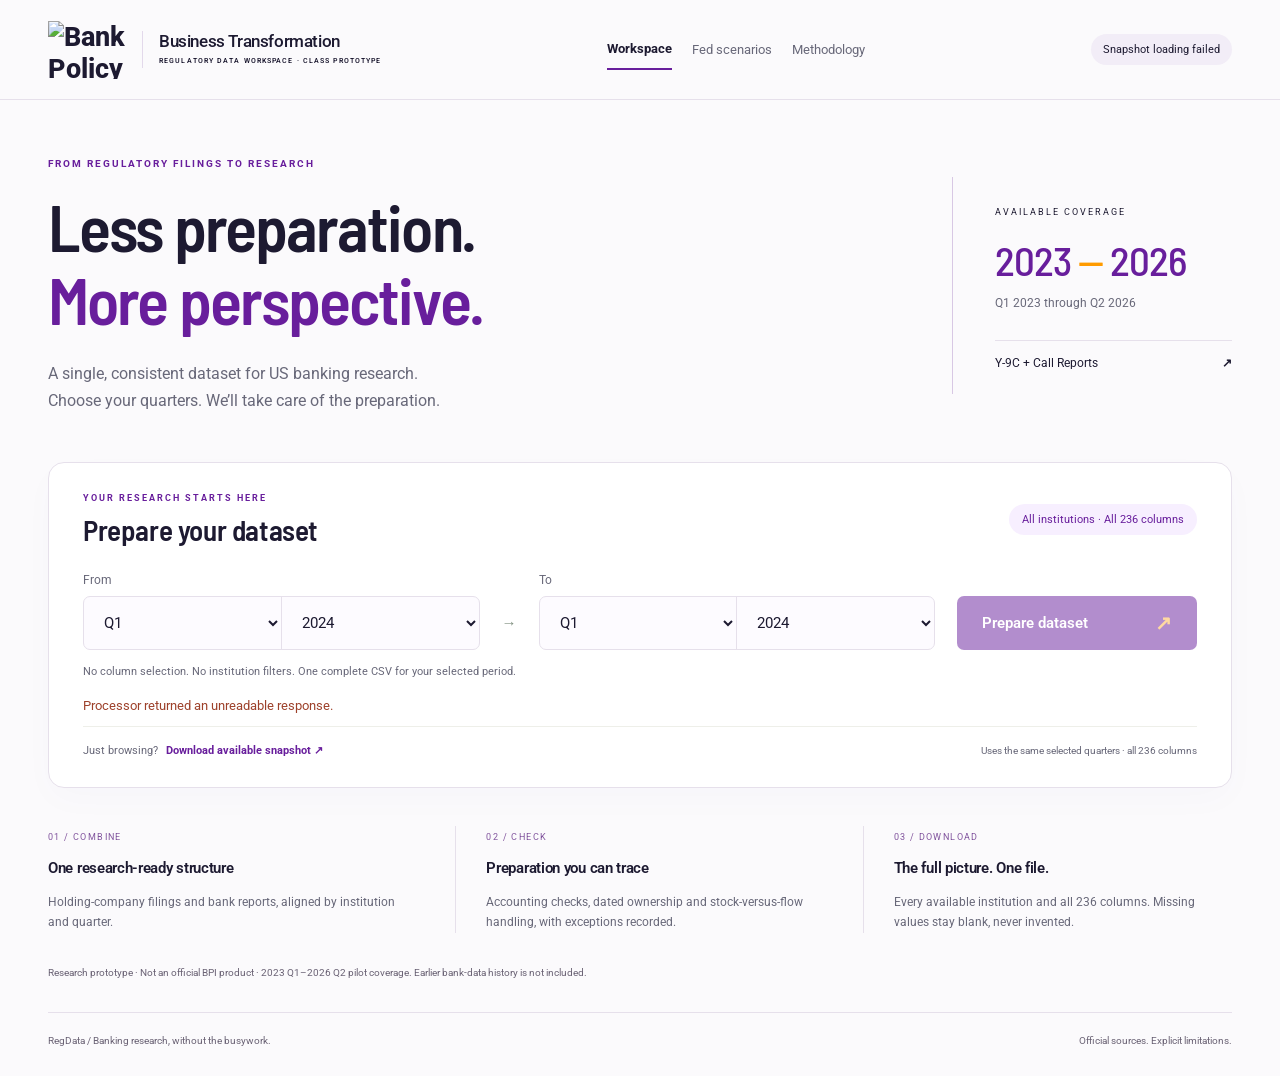
==== frontend/executive.html @ 2bc96487 "Synchronise connected MVP, quality gates, reliability and current documentation" ====
<!doctype html>
<html lang="en"><head><meta charset="utf-8"><meta name="viewport" content="width=device-width,initial-scale=1"><title>BPI | Business Transformation — Class Prototype</title><link rel="stylesheet" href="executive.css"><link rel="stylesheet" href="bpi-brand.css"></head>
<body><header><a class="brand" href="#"><img src="https://bpi.com/wp-content/themes/bpi/assets/images/bpi-mark.png" alt="Bank Policy Institute"><span>Business Transformation<small>REGULATORY DATA WORKSPACE · CLASS PROTOTYPE</small></span></a><nav aria-label="Main navigation"><button class="active" data-view="workspace">Workspace</button><button data-view="scenarios">Fed scenarios</button><button data-view="methodology">Methodology</button></nav><span id="connection" class="connection">Checking processor…</span></header>
<main><section id="workspace" class="view"><div class="intro"><div><p class="eyebrow">FROM REGULATORY FILINGS TO RESEARCH</p><h1>Less preparation.<br><em>More perspective.</em></h1><p class="lead">A single, consistent dataset for US banking research.<br>Choose your quarters. We’ll take care of the preparation.</p></div><div class="scope"><span>AVAILABLE COVERAGE</span><strong>2023 <i>—</i> 2026</strong><p>Q1 2023 through Q2 2026</p><div>Y-9C + Call Reports <b>↗</b></div></div></div>
<section class="builder" aria-labelledby="builder-title"><div class="builder-heading"><div><p class="eyebrow">YOUR RESEARCH STARTS HERE</p><h2 id="builder-title">Prepare your dataset</h2></div><span class="pill">All institutions · All 236 columns</span></div><form id="build-form"><div class="period"><label for="from-year">From</label><div><select id="from-q" aria-label="From quarter"></select><select id="from-year" aria-label="From year"></select></div></div><span class="arrow" aria-hidden="true">→</span><div class="period"><label for="to-year">To</label><div><select id="to-q" aria-label="To quarter"></select><select id="to-year" aria-label="To year"></select></div></div><button class="primary" id="build" type="submit">Prepare dataset <span>↗</span></button></form><p class="hint">No column selection. No institution filters. One complete CSV for your selected period.</p>
<div id="progress" hidden aria-live="polite"><div class="status-line"><strong id="status-title">Preparing</strong><span id="status-tag"></span></div><div class="steps" id="steps"></div><p id="status-message"></p></div><div id="result" hidden></div><button id="resume-status" hidden type="button">Resume status checks</button><p id="error" role="alert"></p><div class="existing"><span>Just browsing?</span> <button id="snapshot">Download available snapshot ↗</button><small>Uses the same selected quarters · all 236 columns</small></div></section>
<div class="principles"><article><span>01 / COMBINE</span><h3>One research-ready structure</h3><p>Holding-company filings and bank reports, aligned by institution and quarter.</p></article><article><span>02 / CHECK</span><h3>Preparation you can trace</h3><p>Accounting checks, dated ownership and stock-versus-flow handling, with exceptions recorded.</p></article><article><span>03 / DOWNLOAD</span><h3>The full picture. One file.</h3><p>Every available institution and all 236 columns. Missing values stay blank, never invented.</p></article></div><p class="disclaimer">Research prototype · Not an official BPI product · 2023 Q1–2026 Q2 pilot coverage. Earlier bank-data history is not included.</p></section>
<section id="scenarios" class="view" hidden><p class="eyebrow">THE MACROECONOMIC CONTEXT</p><h1>Stress scenarios.<br><em>Not forecasts.</em></h1><p class="lead">Federal Reserve · Final 2026 severely adverse scenario</p><div id="charts">Loading official scenario data…</div></section>
<section id="methodology" class="view" hidden><p class="eyebrow">BEHIND THE DATA</p><h1>Transparent by design.</h1><div class="method-grid"><article class="builder"><h2>What we do</h2><ol><li>Read official Y-9C and Call Report-derived inputs; reuse cached files and acquire missing inputs when available.</li><li>Match institutions using identifiers and dated ownership. Use consolidated Y-9C balances without adding subsidiary balances again; retain independent banks and labelled bank-only aggregates.</li><li>Add aggregated Call Report deposit detail separately, without adding it to consolidated deposit totals.</li><li>Keep stocks at quarter-end. Derive quarterly flows from compatible YTD observations; withhold uncertain values.</li><li>Validate, preserve provenance and export all 236 columns. Download the reports alongside a newly prepared dataset.</li></ol></article><article class="builder"><h2>What to keep in mind</h2><p>Predecessors remain separate before official merger dates. We do not claim an always-merged historical series.</p><p>Historical field-label harmonisation is limited to verified mappings. Missing mappings and unresolved ownership are flagged, not guessed.</p><p>Newly prepared results are research drafts and may require review. Uncertain quarterly flows are withheld and accounting conflicts are quarantined. Input failures and delivered-row checks are reported separately; missing-input checks are not passes. The frozen snapshot additionally applies ownership-completeness rules. Passing checks is not financial certification.</p><p>The free processing pilot runs on a local computer. It must remain awake and connected; availability is not guaranteed. One active job, one queued job, and bounded daily requests.</p><details><summary>Reconnect the temporary processor</summary><label for="endpoint">HTTPS processor address</label><input id="endpoint" type="url" placeholder="https://…trycloudflare.com"><button id="reconnect">Connect</button><p id="reconnect-message"></p></details><p><a href="dataset-guide.json" download>Download dataset guide ↗</a></p></article></div></section></main><footer><span>RegData / Banking research, without the busywork.</span><span>Official sources. Explicit limitations.</span></footer><script src="recovery.js"></script><script src="executive.js"></script></body></html>
---- frontend/executive.css ----
@import url('https://fonts.googleapis.com/css2?family=DM+Sans:wght@400;500;600;700&family=Manrope:wght@400;500;600;700;800&display=swap');
:root{--ink:#132b31;--muted:#617071;--green:#254f46;--paper:#f5f4ef;--line:#dedfd6;--accent:#d7ee9c}*{box-sizing:border-box}body{margin:0;background:var(--paper);color:var(--ink);font-family:'DM Sans',Arial,sans-serif;font-size:15px}button,select,input{font:inherit}button,a,select{touch-action:manipulation}button{cursor:pointer}button:disabled{opacity:.5;cursor:wait}a{color:inherit}header{height:100px;max-width:1280px;margin:auto;padding:0 48px;display:flex;align-items:center;justify-content:space-between;border-bottom:1px solid var(--line);gap:24px}.brand{display:flex;align-items:center;gap:12px;font-size:27px;font-weight:800;text-decoration:none}.brand>span{font-size:22px;letter-spacing:-1px;border-left:1px solid #b7c1b6;padding-left:12px}.brand small{display:block;font-size:8px;font-weight:600;letter-spacing:2px;margin-top:3px}nav{display:flex;gap:24px}nav button{border:0;background:none;color:var(--muted);padding:12px 0;font-size:13px}nav button.active{color:var(--ink);border-bottom:2px solid var(--green);font-weight:700}.connection{font-size:11px;background:#e9ebe3;padding:9px 12px;border-radius:30px;white-space:nowrap}.connection.online:before{content:'● ';color:#39704c}main{max-width:1184px;margin:auto;padding:58px 0 24px}.intro{display:flex;justify-content:space-between;align-items:center;margin-bottom:48px}.eyebrow{font-size:10px;letter-spacing:2px;font-weight:700;margin:0 0 20px;color:var(--green)}h1{font-family:Manrope,Arial,sans-serif;font-size:62px;line-height:1.11;letter-spacing:-3.6px;font-weight:600;margin:0 0 24px}h1 em{font-family:Georgia,serif;font-weight:400;color:#55715c;letter-spacing:-2px}.lead{line-height:1.7;color:var(--muted);font-size:16px;margin:0}.scope{border-left:1px solid #cbd0c3;padding:24px 0 24px 42px;min-width:280px}.scope>span{font-size:9px;letter-spacing:2px}.scope strong{display:block;font-family:Manrope,Arial;font-size:36px;font-weight:500;margin-top:16px;letter-spacing:-1px}.scope i{color:#9aab91;font-style:normal}.scope p{font-size:12px;color:var(--muted)}.scope>div{margin-top:30px;border-top:1px solid var(--line);padding-top:15px;font-size:12px}.scope b{float:right}.builder{background:#fff;border:1px solid var(--line);border-radius:16px;padding:30px 34px;box-shadow:0 10px 30px #26392d05}.builder-heading{display:flex;justify-content:space-between;align-items:center;margin-bottom:26px}.builder .eyebrow{margin-bottom:9px;font-size:9px}h2{font-family:Manrope,Arial;font-size:24px;font-weight:600;letter-spacing:-.8px;margin:0}h3{font-size:15px;font-weight:600;letter-spacing:-.3px}.pill{font-size:11px;padding:9px 13px;background:#f1f3eb;border-radius:30px;color:var(--green)}form{display:flex;align-items:flex-end;gap:22px}.period{flex:1}.period label{display:block;font-size:12px;color:var(--muted);margin-bottom:9px}.period>div{display:flex;border:1px solid var(--line);border-radius:7px;overflow:hidden;background:#fafbf8}select{border:0;background:transparent;min-height:52px;padding:0 16px;flex:1;min-width:0;color:var(--ink)}select+select{border-left:1px solid var(--line)}.arrow{margin-bottom:18px;color:#819181}.primary{min-height:54px;border:0;border-radius:7px;background:var(--green);color:white;padding:0 25px;min-width:240px;font-weight:600;display:flex;justify-content:space-between;align-items:center;gap:35px}.primary:hover{background:#173c33}.primary span{color:var(--accent);font-size:20px}.hint{font-size:11px;color:var(--muted);margin:15px 0 20px}.existing{border-top:1px solid #eeefe9;padding-top:17px;display:flex;gap:8px;align-items:center;font-size:11px;color:var(--muted)}.existing button{background:none;border:0;color:var(--green);font-weight:700;padding:0}.existing small{margin-left:auto;font-size:10px}.principles{display:grid;grid-template-columns:repeat(3,1fr);margin-top:38px;gap:38px}.principles article+article{border-left:1px solid var(--line);padding-left:30px}.principles span{font-size:9px;letter-spacing:1.4px;color:#7b8c74}.principles p{font-size:12px;line-height:1.7;color:var(--muted);margin:0}.disclaimer{font-size:10px;color:#7b827c;margin-top:34px}footer{max-width:1184px;margin:0 auto;padding:22px 0 30px;border-top:1px solid var(--line);display:flex;justify-content:space-between;font-size:10px;color:#7b827c}#progress,#result{border-top:1px solid var(--line);padding-top:22px;margin-top:24px}.status-line{display:flex;justify-content:space-between;font-size:13px}#status-tag{font-size:10px;color:var(--muted)}.steps{display:flex;gap:6px;margin:16px 0}.steps span{flex:1;height:4px;background:#e9ece5;border-radius:9px}.steps .done{background:#779c72}.steps .now{background:var(--green);animation:pulse 1.4s infinite}#status-message{font-size:12px;color:var(--muted)}@keyframes pulse{50%{opacity:.35}}#error{color:#9d412b;font-size:13px}#error:empty{display:none}.result-head{display:flex;align-items:center;justify-content:space-between;gap:20px}.result-head h3{font-size:21px;margin:0 0 6px}.result-head p{font-size:12px;color:var(--muted);margin:0}.result-note{font-size:11px;line-height:1.6;color:var(--muted)}.report-links{display:flex;gap:16px;flex-wrap:wrap;margin:15px 0;font-size:11px}.report-links button{border:0;background:none;text-decoration:underline;color:var(--green);padding:0}details{font-size:12px;line-height:1.8;margin-top:20px}summary{cursor:pointer;font-weight:600}table{width:100%;border-collapse:collapse;font-size:11px;margin:16px 0}th,td{padding:12px 8px;text-align:left;border-bottom:1px solid var(--line)}th{font-weight:500;color:var(--muted)}td:not(:first-child){font-variant-numeric:tabular-nums}.table-wrap{overflow-x:auto}.method-grid,.charts-grid{display:grid;grid-template-columns:1fr 1fr;gap:24px;margin-top:34px}.method-grid p,.method-grid li{font-size:13px;line-height:1.9;color:var(--muted)}ol{padding-left:18px}.method-grid li{padding-left:6px;margin-bottom:12px}input{display:block;width:100%;padding:10px;margin:8px 0;border:1px solid var(--line);border-radius:5px}#reconnect{background:var(--green);border:0;color:#fff;border-radius:5px;padding:9px 18px}.chart{padding:24px;background:white;border:1px solid var(--line);border-radius:12px}.chart h2{font-size:18px}.chart p,.chart-note{font-size:11px;color:var(--muted);line-height:1.7}.chart svg{width:100%;height:auto}.chart-legend{font-size:12px;margin-top:28px;color:var(--muted)}[hidden]{display:none!important}:focus-visible{outline:3px solid #90ad6d;outline-offset:4px}@media(min-width:1450px){main{padding-top:74px}}@media(max-width:1250px){main,footer{margin:0 48px}h1{font-size:54px}}@media(max-width:850px){header{padding:20px 24px;height:auto;flex-wrap:wrap;gap:16px}nav{order:3;width:100%;justify-content:center}main,footer{margin:0 24px}main{padding-top:35px}.intro{align-items:flex-start;gap:20px}h1{font-size:42px;letter-spacing:-2px}.scope{min-width:0;padding-left:22px}.scope strong{font-size:25px}.scope>div{margin-top:15px}.builder{padding:24px}form{flex-wrap:wrap;gap:14px}.primary{width:100%;justify-content:center}.builder-heading{align-items:flex-start;gap:12px}.pill{font-size:9px}.existing{flex-wrap:wrap}.existing small{width:100%;margin:4px 0 0}.principles{gap:20px}.principles article+article{padding-left:18px}.method-grid,.charts-grid{grid-template-columns:1fr}.result-head{align-items:flex-start;flex-direction:column}.result-head .primary{width:auto}footer{gap:18px}}@media(max-width:540px){.scope{display:none}.intro{margin-bottom:28px}h1{font-size:42px}.lead{font-size:14px}.builder-heading{display:block}.pill{display:inline-block;margin-top:16px}.principles{grid-template-columns:1fr;gap:22px}.principles article+article{border-left:0;padding-left:0;border-top:1px solid var(--line);padding-top:22px}.arrow{display:none}.period{min-width:40%}select{padding:0 8px}footer{display:block;line-height:2}footer span{display:block}}
---- frontend/bpi-brand.css ----
/* Visual references observed on https://bpi.com/about-us/ on 21 October 2026.
   BPI logo belongs to Bank Policy Institute. Classroom prototype, not endorsed.
   Website palette/type observations, not a claimed official brand manual. */
@import url('https://fonts.googleapis.com/css2?family=Barlow+Semi+Condensed:wght@600;700&family=Roboto:wght@400;500;600;700&display=swap');
:root{--ink:#1d1a31;--muted:#686879;--green:#681e9c;--paper:#fbfafc;--line:#e6e0eb;--accent:#ff9b00}
body{font-family:Roboto,Arial,sans-serif}header{max-width:1320px;border-bottom:1px solid var(--line)}.brand{gap:16px}.brand img{width:78px;height:58px;object-fit:contain}.brand>span{font-size:17px;font-weight:500;letter-spacing:-.4px;padding-left:16px;border-color:#e3d9eb}.brand small{font-size:7px;letter-spacing:1.1px;line-height:1.6;max-width:260px;margin-top:5px}.eyebrow{color:#681e9c}h1,h2{font-family:'Barlow Semi Condensed',Arial,sans-serif}h1{font-size:66px;font-weight:600;letter-spacing:-1.9px}h1 em{font-family:'Barlow Semi Condensed',Arial,sans-serif;font-style:normal;font-weight:600;color:#681e9c;letter-spacing:-1.9px}h2{font-size:29px;letter-spacing:-.4px}.scope{border-color:#d8c8e4}.scope strong{font-family:'Barlow Semi Condensed',Arial;font-size:41px;color:#681e9c}.scope i{color:#ff9b00}.scope>div{border-top-color:#e6e0eb}.pill{background:#f7efff;color:#681e9c}.primary{background:#681e9c}.primary:hover{background:#480081}.primary span{color:#ffb545}.period>div{background:#fdfbff}.connection{background:#f2edf7}.connection.online:before{color:#681e9c}.steps .done{background:#b08acb}.steps .now{background:#681e9c}.principles span{color:#80539d}.principles article+article{border-color:#e6e0eb}.builder{box-shadow:0 12px 35px #48008105}.chart{border-color:#e6e0eb}.chart h2{font-size:23px}:focus-visible{outline-color:#ff9b00}nav{gap:20px}.disclaimer{color:#6b6375}footer{color:#6b6375}@media(max-width:1250px){header{padding:0 36px}.brand>span{font-size:15px}.brand small{font-size:6.5px}h1{font-size:58px}}@media(max-width:1000px){header{height:auto;padding:22px 24px;flex-wrap:wrap}.connection{margin-left:auto}nav{order:3;width:100%;justify-content:center}}@media(max-width:850px){h1{font-size:48px;letter-spacing:-1px}h1 em{letter-spacing:-1px}.scope strong{font-size:31px}}@media(max-width:540px){.brand img{width:58px;height:45px}.brand>span{font-size:14px;padding-left:12px}.brand small{font-size:6px;max-width:180px}.connection{font-size:9px;padding:7px 9px}.brand{gap:12px}h1{font-size:47px}.builder h2{font-size:27px}}
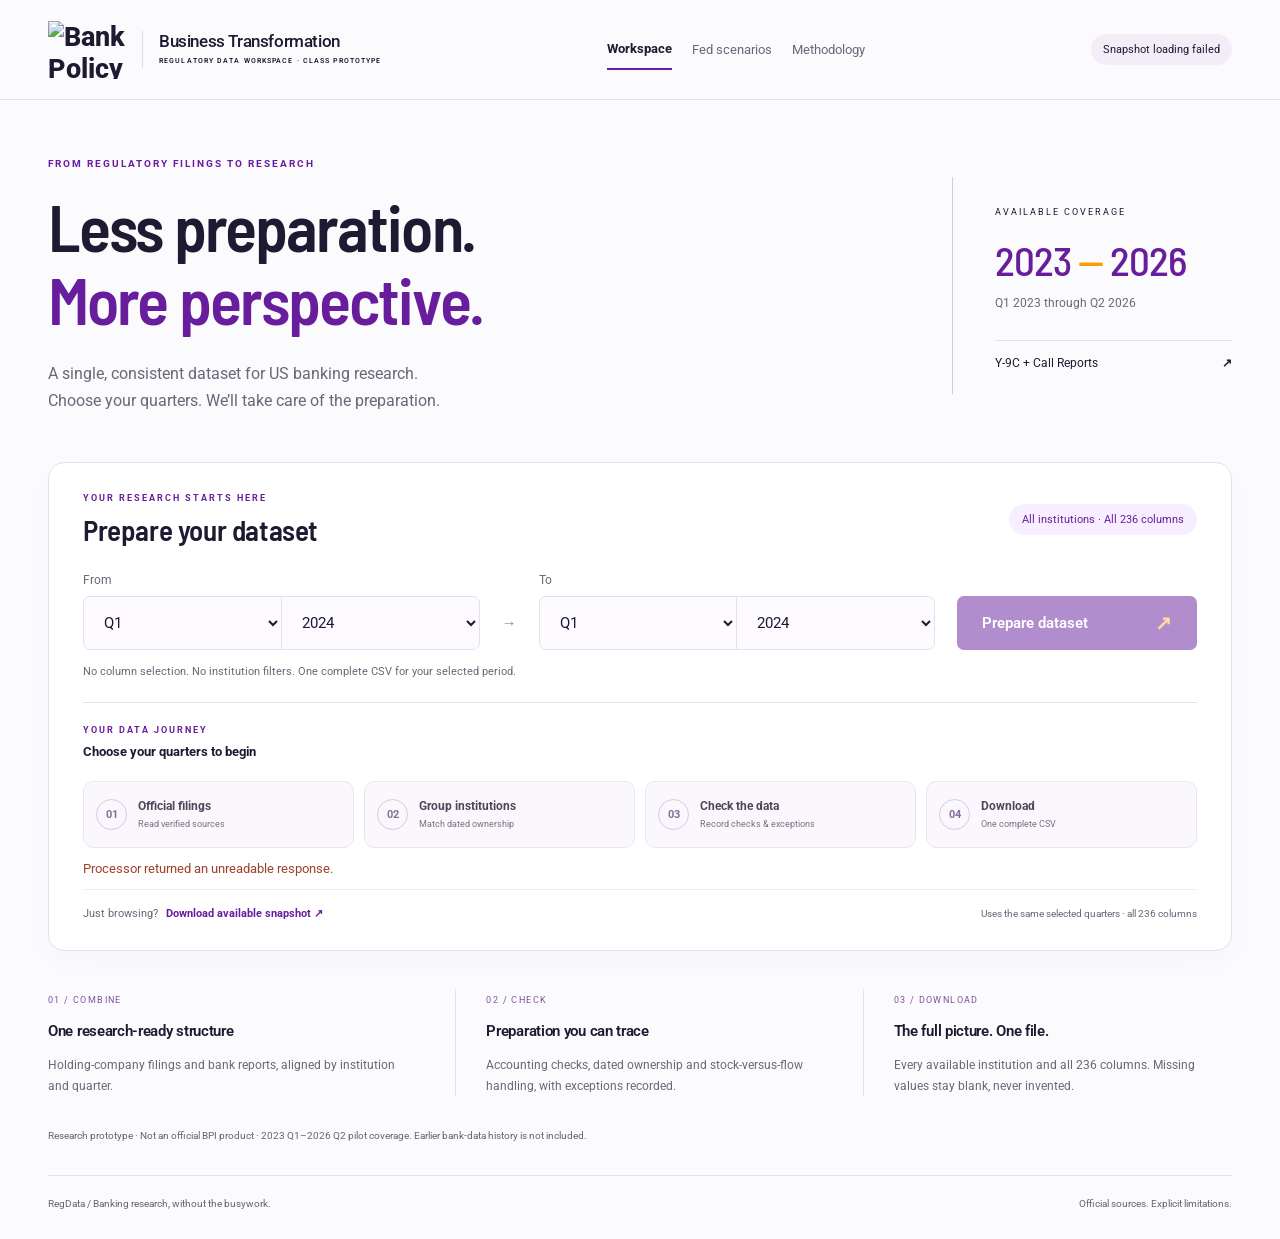
==== commit 503146c6: "Add real-status data journey and executive dataset reveal" ====
--- a/frontend/executive.html
+++ b/frontend/executive.html
@@ -3,7 +3,7 @@
 <body><header><a class="brand" href="#"><img src="https://bpi.com/wp-content/themes/bpi/assets/images/bpi-mark.png" alt="Bank Policy Institute"><span>Business Transformation<small>REGULATORY DATA WORKSPACE · CLASS PROTOTYPE</small></span></a><nav aria-label="Main navigation"><button class="active" data-view="workspace">Workspace</button><button data-view="scenarios">Fed scenarios</button><button data-view="methodology">Methodology</button></nav><span id="connection" class="connection">Checking processor…</span></header>
 <main><section id="workspace" class="view"><div class="intro"><div><p class="eyebrow">FROM REGULATORY FILINGS TO RESEARCH</p><h1>Less preparation.<br><em>More perspective.</em></h1><p class="lead">A single, consistent dataset for US banking research.<br>Choose your quarters. We’ll take care of the preparation.</p></div><div class="scope"><span>AVAILABLE COVERAGE</span><strong>2023 <i>—</i> 2026</strong><p>Q1 2023 through Q2 2026</p><div>Y-9C + Call Reports <b>↗</b></div></div></div>
 <section class="builder" aria-labelledby="builder-title"><div class="builder-heading"><div><p class="eyebrow">YOUR RESEARCH STARTS HERE</p><h2 id="builder-title">Prepare your dataset</h2></div><span class="pill">All institutions · All 236 columns</span></div><form id="build-form"><div class="period"><label for="from-year">From</label><div><select id="from-q" aria-label="From quarter"></select><select id="from-year" aria-label="From year"></select></div></div><span class="arrow" aria-hidden="true">→</span><div class="period"><label for="to-year">To</label><div><select id="to-q" aria-label="To quarter"></select><select id="to-year" aria-label="To year"></select></div></div><button class="primary" id="build" type="submit">Prepare dataset <span>↗</span></button></form><p class="hint">No column selection. No institution filters. One complete CSV for your selected period.</p>
-<div id="progress" hidden aria-live="polite"><div class="status-line"><strong id="status-title">Preparing</strong><span id="status-tag"></span></div><div class="steps" id="steps"></div><p id="status-message"></p></div><div id="result" hidden></div><button id="resume-status" hidden type="button">Resume status checks</button><p id="error" role="alert"></p><div class="existing"><span>Just browsing?</span> <button id="snapshot">Download available snapshot ↗</button><small>Uses the same selected quarters · all 236 columns</small></div></section>
+<div id="progress" aria-live="polite"><p class="eyebrow">YOUR DATA JOURNEY</p><div class="status-line"><strong id="status-title">Choose your quarters to begin</strong><span id="status-tag"></span></div><ol class="steps journey-track" id="steps"><li class="journey-item"><b class="journey-number" aria-hidden="true">01</b><div><strong>Official filings</strong><small>Read verified sources</small></div></li><li class="journey-item"><b class="journey-number" aria-hidden="true">02</b><div><strong>Group institutions</strong><small>Match dated ownership</small></div></li><li class="journey-item"><b class="journey-number" aria-hidden="true">03</b><div><strong>Check the data</strong><small>Record checks & exceptions</small></div></li><li class="journey-item"><b class="journey-number" aria-hidden="true">04</b><div><strong>Download</strong><small>One complete CSV</small></div></li></ol><p id="status-message"></p></div><div id="result" hidden></div><button id="resume-status" hidden type="button">Resume status checks</button><p id="error" role="alert"></p><div class="existing"><span>Just browsing?</span> <button id="snapshot">Download available snapshot ↗</button><small>Uses the same selected quarters · all 236 columns</small></div></section>
 <div class="principles"><article><span>01 / COMBINE</span><h3>One research-ready structure</h3><p>Holding-company filings and bank reports, aligned by institution and quarter.</p></article><article><span>02 / CHECK</span><h3>Preparation you can trace</h3><p>Accounting checks, dated ownership and stock-versus-flow handling, with exceptions recorded.</p></article><article><span>03 / DOWNLOAD</span><h3>The full picture. One file.</h3><p>Every available institution and all 236 columns. Missing values stay blank, never invented.</p></article></div><p class="disclaimer">Research prototype · Not an official BPI product · 2023 Q1–2026 Q2 pilot coverage. Earlier bank-data history is not included.</p></section>
 <section id="scenarios" class="view" hidden><p class="eyebrow">THE MACROECONOMIC CONTEXT</p><h1>Stress scenarios.<br><em>Not forecasts.</em></h1><p class="lead">Federal Reserve · Final 2026 severely adverse scenario</p><div id="charts">Loading official scenario data…</div></section>
 <section id="methodology" class="view" hidden><p class="eyebrow">BEHIND THE DATA</p><h1>Transparent by design.</h1><div class="method-grid"><article class="builder"><h2>What we do</h2><ol><li>Read official Y-9C and Call Report-derived inputs; reuse cached files and acquire missing inputs when available.</li><li>Match institutions using identifiers and dated ownership. Use consolidated Y-9C balances without adding subsidiary balances again; retain independent banks and labelled bank-only aggregates.</li><li>Add aggregated Call Report deposit detail separately, without adding it to consolidated deposit totals.</li><li>Keep stocks at quarter-end. Derive quarterly flows from compatible YTD observations; withhold uncertain values.</li><li>Validate, preserve provenance and export all 236 columns. Download the reports alongside a newly prepared dataset.</li></ol></article><article class="builder"><h2>What to keep in mind</h2><p>Predecessors remain separate before official merger dates. We do not claim an always-merged historical series.</p><p>Historical field-label harmonisation is limited to verified mappings. Missing mappings and unresolved ownership are flagged, not guessed.</p><p>Newly prepared results are research drafts and may require review. Uncertain quarterly flows are withheld and accounting conflicts are quarantined. Input failures and delivered-row checks are reported separately; missing-input checks are not passes. The frozen snapshot additionally applies ownership-completeness rules. Passing checks is not financial certification.</p><p>The free processing pilot runs on a local computer. It must remain awake and connected; availability is not guaranteed. One active job, one queued job, and bounded daily requests.</p><details><summary>Reconnect the temporary processor</summary><label for="endpoint">HTTPS processor address</label><input id="endpoint" type="url" placeholder="https://…trycloudflare.com"><button id="reconnect">Connect</button><p id="reconnect-message"></p></details><p><a href="dataset-guide.json" download>Download dataset guide ↗</a></p></article></div></section></main><footer><span>RegData / Banking research, without the busywork.</span><span>Official sources. Explicit limitations.</span></footer><script src="recovery.js"></script><script src="executive.js"></script></body></html>
--- a/frontend/executive.css
+++ b/frontend/executive.css
@@ -1,2 +1,4 @@
 @import url('https://fonts.googleapis.com/css2?family=DM+Sans:wght@400;500;600;700&family=Manrope:wght@400;500;600;700;800&display=swap');
 :root{--ink:#132b31;--muted:#617071;--green:#254f46;--paper:#f5f4ef;--line:#dedfd6;--accent:#d7ee9c}*{box-sizing:border-box}body{margin:0;background:var(--paper);color:var(--ink);font-family:'DM Sans',Arial,sans-serif;font-size:15px}button,select,input{font:inherit}button,a,select{touch-action:manipulation}button{cursor:pointer}button:disabled{opacity:.5;cursor:wait}a{color:inherit}header{height:100px;max-width:1280px;margin:auto;padding:0 48px;display:flex;align-items:center;justify-content:space-between;border-bottom:1px solid var(--line);gap:24px}.brand{display:flex;align-items:center;gap:12px;font-size:27px;font-weight:800;text-decoration:none}.brand>span{font-size:22px;letter-spacing:-1px;border-left:1px solid #b7c1b6;padding-left:12px}.brand small{display:block;font-size:8px;font-weight:600;letter-spacing:2px;margin-top:3px}nav{display:flex;gap:24px}nav button{border:0;background:none;color:var(--muted);padding:12px 0;font-size:13px}nav button.active{color:var(--ink);border-bottom:2px solid var(--green);font-weight:700}.connection{font-size:11px;background:#e9ebe3;padding:9px 12px;border-radius:30px;white-space:nowrap}.connection.online:before{content:'● ';color:#39704c}main{max-width:1184px;margin:auto;padding:58px 0 24px}.intro{display:flex;justify-content:space-between;align-items:center;margin-bottom:48px}.eyebrow{font-size:10px;letter-spacing:2px;font-weight:700;margin:0 0 20px;color:var(--green)}h1{font-family:Manrope,Arial,sans-serif;font-size:62px;line-height:1.11;letter-spacing:-3.6px;font-weight:600;margin:0 0 24px}h1 em{font-family:Georgia,serif;font-weight:400;color:#55715c;letter-spacing:-2px}.lead{line-height:1.7;color:var(--muted);font-size:16px;margin:0}.scope{border-left:1px solid #cbd0c3;padding:24px 0 24px 42px;min-width:280px}.scope>span{font-size:9px;letter-spacing:2px}.scope strong{display:block;font-family:Manrope,Arial;font-size:36px;font-weight:500;margin-top:16px;letter-spacing:-1px}.scope i{color:#9aab91;font-style:normal}.scope p{font-size:12px;color:var(--muted)}.scope>div{margin-top:30px;border-top:1px solid var(--line);padding-top:15px;font-size:12px}.scope b{float:right}.builder{background:#fff;border:1px solid var(--line);border-radius:16px;padding:30px 34px;box-shadow:0 10px 30px #26392d05}.builder-heading{display:flex;justify-content:space-between;align-items:center;margin-bottom:26px}.builder .eyebrow{margin-bottom:9px;font-size:9px}h2{font-family:Manrope,Arial;font-size:24px;font-weight:600;letter-spacing:-.8px;margin:0}h3{font-size:15px;font-weight:600;letter-spacing:-.3px}.pill{font-size:11px;padding:9px 13px;background:#f1f3eb;border-radius:30px;color:var(--green)}form{display:flex;align-items:flex-end;gap:22px}.period{flex:1}.period label{display:block;font-size:12px;color:var(--muted);margin-bottom:9px}.period>div{display:flex;border:1px solid var(--line);border-radius:7px;overflow:hidden;background:#fafbf8}select{border:0;background:transparent;min-height:52px;padding:0 16px;flex:1;min-width:0;color:var(--ink)}select+select{border-left:1px solid var(--line)}.arrow{margin-bottom:18px;color:#819181}.primary{min-height:54px;border:0;border-radius:7px;background:var(--green);color:white;padding:0 25px;min-width:240px;font-weight:600;display:flex;justify-content:space-between;align-items:center;gap:35px}.primary:hover{background:#173c33}.primary span{color:var(--accent);font-size:20px}.hint{font-size:11px;color:var(--muted);margin:15px 0 20px}.existing{border-top:1px solid #eeefe9;padding-top:17px;display:flex;gap:8px;align-items:center;font-size:11px;color:var(--muted)}.existing button{background:none;border:0;color:var(--green);font-weight:700;padding:0}.existing small{margin-left:auto;font-size:10px}.principles{display:grid;grid-template-columns:repeat(3,1fr);margin-top:38px;gap:38px}.principles article+article{border-left:1px solid var(--line);padding-left:30px}.principles span{font-size:9px;letter-spacing:1.4px;color:#7b8c74}.principles p{font-size:12px;line-height:1.7;color:var(--muted);margin:0}.disclaimer{font-size:10px;color:#7b827c;margin-top:34px}footer{max-width:1184px;margin:0 auto;padding:22px 0 30px;border-top:1px solid var(--line);display:flex;justify-content:space-between;font-size:10px;color:#7b827c}#progress,#result{border-top:1px solid var(--line);padding-top:22px;margin-top:24px}.status-line{display:flex;justify-content:space-between;font-size:13px}#status-tag{font-size:10px;color:var(--muted)}.steps{display:flex;gap:6px;margin:16px 0}.steps span{flex:1;height:4px;background:#e9ece5;border-radius:9px}.steps .done{background:#779c72}.steps .now{background:var(--green);animation:pulse 1.4s infinite}#status-message{font-size:12px;color:var(--muted)}@keyframes pulse{50%{opacity:.35}}#error{color:#9d412b;font-size:13px}#error:empty{display:none}.result-head{display:flex;align-items:center;justify-content:space-between;gap:20px}.result-head h3{font-size:21px;margin:0 0 6px}.result-head p{font-size:12px;color:var(--muted);margin:0}.result-note{font-size:11px;line-height:1.6;color:var(--muted)}.report-links{display:flex;gap:16px;flex-wrap:wrap;margin:15px 0;font-size:11px}.report-links button{border:0;background:none;text-decoration:underline;color:var(--green);padding:0}details{font-size:12px;line-height:1.8;margin-top:20px}summary{cursor:pointer;font-weight:600}table{width:100%;border-collapse:collapse;font-size:11px;margin:16px 0}th,td{padding:12px 8px;text-align:left;border-bottom:1px solid var(--line)}th{font-weight:500;color:var(--muted)}td:not(:first-child){font-variant-numeric:tabular-nums}.table-wrap{overflow-x:auto}.method-grid,.charts-grid{display:grid;grid-template-columns:1fr 1fr;gap:24px;margin-top:34px}.method-grid p,.method-grid li{font-size:13px;line-height:1.9;color:var(--muted)}ol{padding-left:18px}.method-grid li{padding-left:6px;margin-bottom:12px}input{display:block;width:100%;padding:10px;margin:8px 0;border:1px solid var(--line);border-radius:5px}#reconnect{background:var(--green);border:0;color:#fff;border-radius:5px;padding:9px 18px}.chart{padding:24px;background:white;border:1px solid var(--line);border-radius:12px}.chart h2{font-size:18px}.chart p,.chart-note{font-size:11px;color:var(--muted);line-height:1.7}.chart svg{width:100%;height:auto}.chart-legend{font-size:12px;margin-top:28px;color:var(--muted)}[hidden]{display:none!important}:focus-visible{outline:3px solid #90ad6d;outline-offset:4px}@media(min-width:1450px){main{padding-top:74px}}@media(max-width:1250px){main,footer{margin:0 48px}h1{font-size:54px}}@media(max-width:850px){header{padding:20px 24px;height:auto;flex-wrap:wrap;gap:16px}nav{order:3;width:100%;justify-content:center}main,footer{margin:0 24px}main{padding-top:35px}.intro{align-items:flex-start;gap:20px}h1{font-size:42px;letter-spacing:-2px}.scope{min-width:0;padding-left:22px}.scope strong{font-size:25px}.scope>div{margin-top:15px}.builder{padding:24px}form{flex-wrap:wrap;gap:14px}.primary{width:100%;justify-content:center}.builder-heading{align-items:flex-start;gap:12px}.pill{font-size:9px}.existing{flex-wrap:wrap}.existing small{width:100%;margin:4px 0 0}.principles{gap:20px}.principles article+article{padding-left:18px}.method-grid,.charts-grid{grid-template-columns:1fr}.result-head{align-items:flex-start;flex-direction:column}.result-head .primary{width:auto}footer{gap:18px}}@media(max-width:540px){.scope{display:none}.intro{margin-bottom:28px}h1{font-size:42px}.lead{font-size:14px}.builder-heading{display:block}.pill{display:inline-block;margin-top:16px}.principles{grid-template-columns:1fr;gap:22px}.principles article+article{border-left:0;padding-left:0;border-top:1px solid var(--line);padding-top:22px}.arrow{display:none}.period{min-width:40%}select{padding:0 8px}footer{display:block;line-height:2}footer span{display:block}}
+/* Real processing stages; no simulated percentage or invented result counts. */
+.journey-track{list-style:none;padding:0;display:grid;grid-template-columns:repeat(4,minmax(0,1fr));gap:10px;margin:22px 0 12px}.journey-item{display:flex;gap:11px;align-items:center;padding:17px 12px;background:#faf8fc;border:1px solid #ece6f1;border-radius:10px}.journey-number{display:grid;place-items:center;width:31px;height:31px;flex-shrink:0;border:1px solid #d8c9e4;border-radius:50%;font-size:11px;color:#866e98}.journey-item strong{display:block;font-size:12px;color:#51465b}.journey-item small{display:block;font-size:9px;color:#796f81;margin-top:5px;line-height:1.4}.steps .journey-item.done{background:#f4edf9;border-color:#dac4eb}.journey-item.done .journey-number{background:#681e9c;color:white;border-color:#681e9c}.steps .journey-item.now{background:#fff8ec;border-color:#e9bc72;animation:none}.journey-item.now .journey-number{border-color:#b96c00;color:#8a5000;animation:journey-breathe 1.8s ease-in-out infinite}.result-reveal{position:relative;overflow:hidden;background:linear-gradient(120deg,#2b1043,#501875 72%,#681e9c);border-radius:14px;padding:30px;color:white;animation:result-arrive .55s ease-out both}.result-reveal:after{content:'';position:absolute;width:260px;height:260px;border:1px solid #ffffff14;border-radius:50%;right:-100px;top:-130px;pointer-events:none}.reveal-top{display:flex;align-items:center;justify-content:space-between;gap:12px}.result-reveal .eyebrow{color:#e4caef;margin:0;font-size:9px}.draft-badge{border:1px solid #ffffff30;border-radius:30px;padding:7px 11px;font-size:8px;letter-spacing:1.3px;color:#f1ddff}.result-reveal h3{font-family:'Barlow Semi Condensed',Arial,sans-serif;font-size:36px;line-height:1.1;font-weight:600;margin:22px 0 26px;letter-spacing:-.5px}.result-reveal h3 em{font-style:normal;color:#ffc06c}.result-metrics{display:grid;grid-template-columns:1.5fr 1fr 1fr;gap:20px;border-top:1px solid #ffffff25;border-bottom:1px solid #ffffff25;padding:21px 0}.result-metrics>div+div{border-left:1px solid #ffffff25;padding-left:24px}.result-metrics strong{display:block;font-family:'Barlow Semi Condensed',Arial,sans-serif;font-size:43px;line-height:1;font-weight:600;letter-spacing:-1px;font-variant-numeric:tabular-nums}.result-metrics span{display:block;font-size:10px;color:#e6d7ef;margin-top:9px;line-height:1.5}.reveal-action{display:flex;align-items:center;justify-content:space-between;gap:20px;margin-top:24px}.reveal-action p{font-size:11px;line-height:1.7;color:#e6d7ef;margin:0}.result-reveal .primary{background:#ffb24b;color:#311340;min-width:235px;font-size:13px}.result-reveal .primary:hover{background:#ffc574}.result-reveal .primary span{color:#311340}.preparation-notes{background:#faf7fc;border:1px solid #e8ddef;border-radius:10px;padding:14px 18px;margin-top:16px}.preparation-notes summary{color:#681e9c}.preparation-notes li,.preparation-notes p{font-size:11px;color:#686075;line-height:1.8}.preparation-notes ul{padding-left:18px}.result-reveal~.result-note{margin-top:16px}@keyframes result-arrive{from{opacity:0;transform:translateY(12px)}to{opacity:1;transform:translateY(0)}}@keyframes journey-breathe{50%{box-shadow:0 0 0 7px #ff9b0015}}@media(max-width:1000px){.journey-track{grid-template-columns:repeat(2,minmax(0,1fr))}}@media(max-width:540px){.journey-track{gap:7px}.journey-item{padding:12px 9px;gap:8px}.journey-item strong{font-size:11px}.journey-number{width:26px;height:26px}.result-reveal{padding:22px 18px}.result-reveal h3{font-size:32px}.result-metrics{grid-template-columns:1fr;gap:18px}.result-metrics>div+div{border-left:0;padding-left:0}.result-metrics strong{font-size:38px}.result-metrics span{margin-top:4px}.reveal-action{align-items:stretch;flex-direction:column}.reveal-action .primary{width:100%}}@media(prefers-reduced-motion:reduce){.result-reveal,.journey-item.now .journey-number,.steps .now{animation:none!important}}
